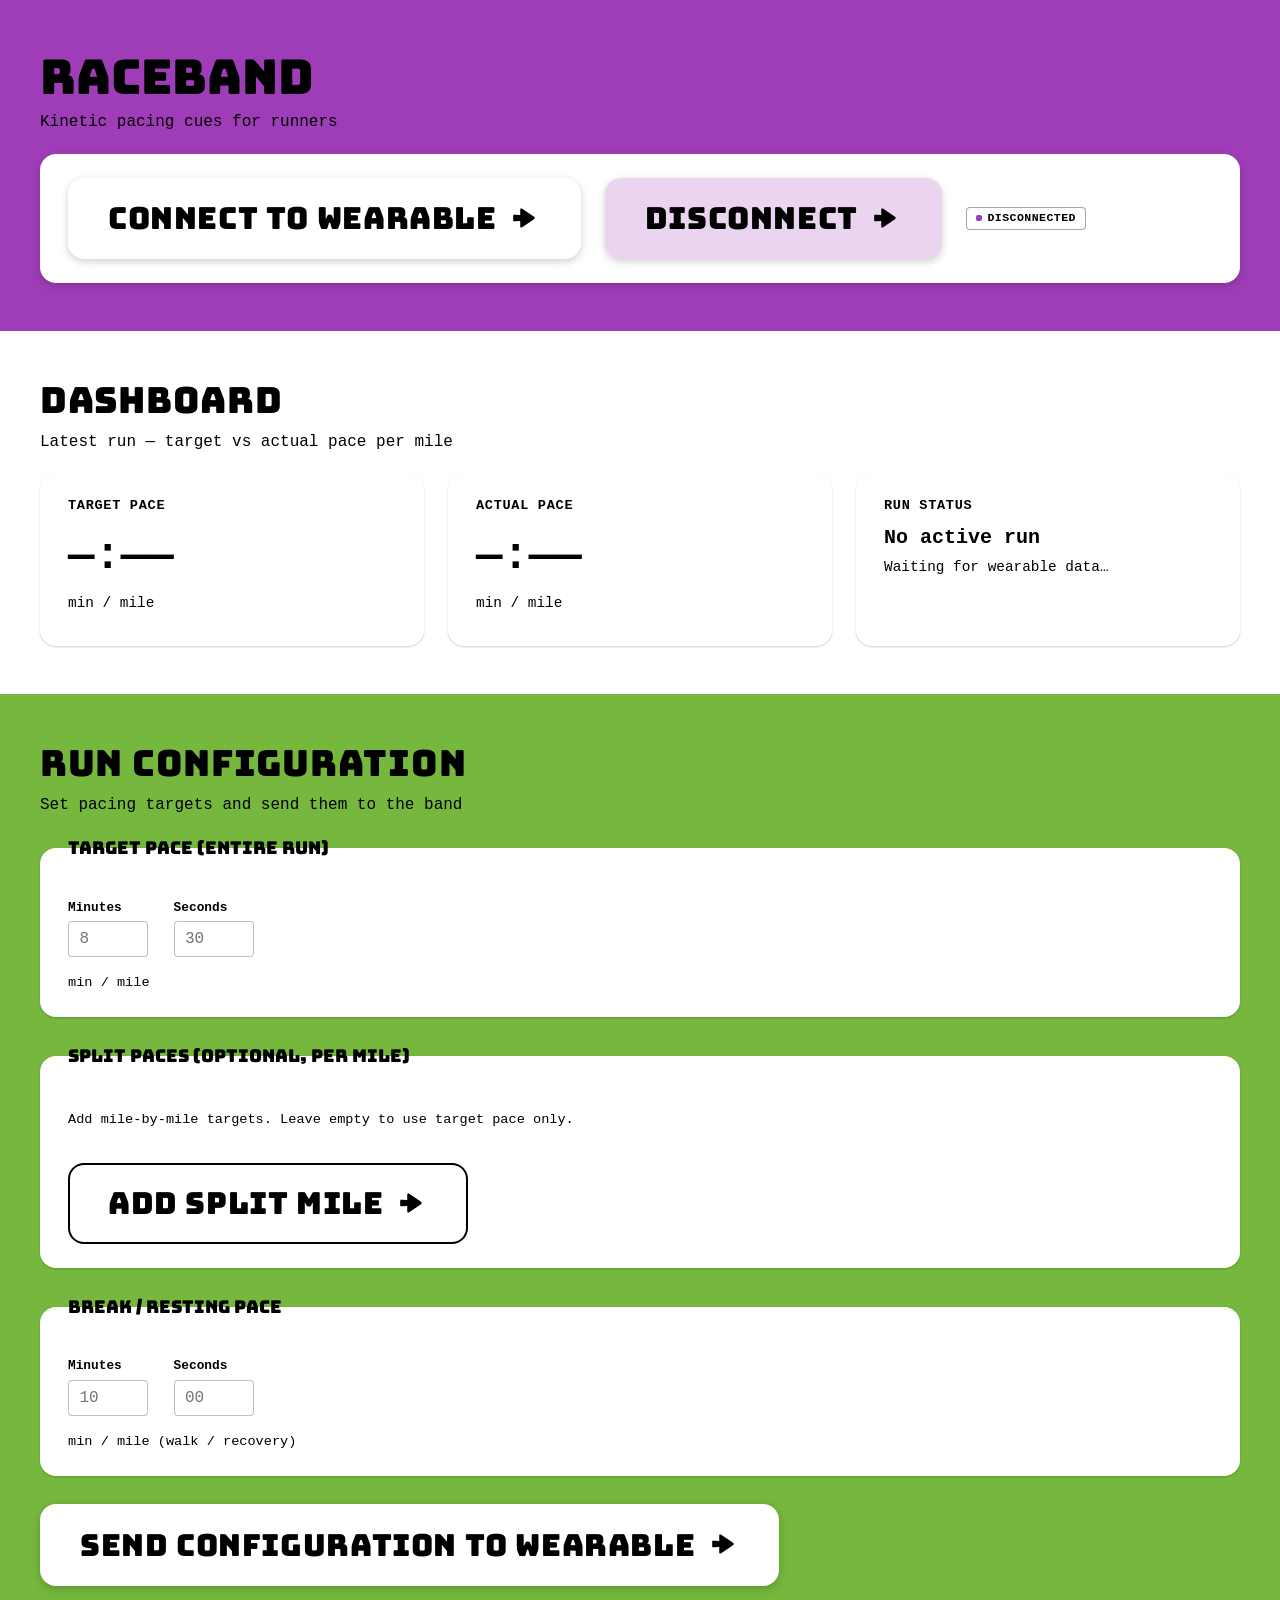
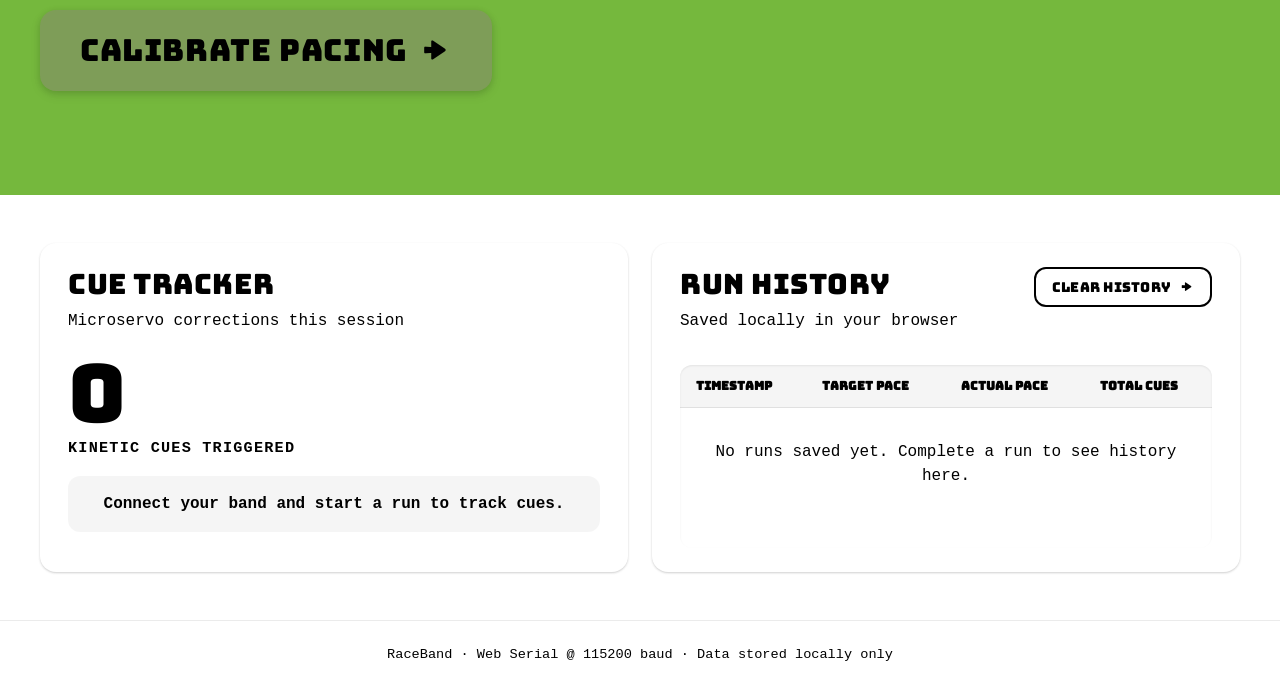
==== RaceBand/index.html @ b1140a0e "created local app for race band" ====
<!DOCTYPE html>
<html lang="en">
<head>
  <meta charset="UTF-8" />
  <meta name="viewport" content="width=device-width, initial-scale=1.0" />
  <title>RaceBand — Kinetic Pacing Wearable</title>
  <link rel="preconnect" href="https://fonts.googleapis.com" />
  <link rel="preconnect" href="https://fonts.gstatic.com" crossorigin />
  <link
    href="https://fonts.googleapis.com/css2?family=Bungee&family=Courier+Prime+Sans:ital,wght@0,400;0,700;1,400&display=swap"
    rel="stylesheet"
  />
  <link rel="stylesheet" href="style.css" />
</head>
<body>
  <!-- CONNECTION BAR — Purple -->
  <header class="section section--purple" id="connection-bar">
    <div class="section__inner">
      <h1 class="page-title">RaceBand</h1>
      <p class="tagline">Kinetic pacing cues for runners</p>
      <div class="m3-card m3-card--elevated connection-card">
        <div class="connection-controls">
          <button type="button" id="btn-connect" class="btn btn--filled">
            <span class="btn__label">Connect to Wearable</span>
          </button>
          <button type="button" id="btn-disconnect" class="btn btn--tonal" hidden>
            <span class="btn__label">Disconnect</span>
          </button>
          <span id="connection-status" class="chip chip--disconnected" role="status" aria-live="polite">
            <span class="chip__dot" aria-hidden="true"></span>
            Disconnected
          </span>
        </div>
      </div>
    </div>
  </header>

  <main>
    <!-- DASHBOARD — White -->
    <section class="section section--white" id="dashboard" aria-labelledby="dashboard-heading">
      <div class="section__inner">
        <h2 id="dashboard-heading" class="section-title">Dashboard</h2>
        <p class="section-subtitle">Latest run — target vs actual pace per mile</p>

        <div class="dashboard-grid">
          <article class="m3-card stat-card">
            <h3 class="stat-card__label">Target Pace</h3>
            <p id="dash-target-pace" class="stat-card__value">—:——</p>
            <p class="stat-card__unit">min / mile</p>
          </article>
          <article class="m3-card stat-card stat-card--compare">
            <h3 class="stat-card__label">Actual Pace</h3>
            <p id="dash-actual-pace" class="stat-card__value">—:——</p>
            <p class="stat-card__unit">min / mile</p>
            <p id="dash-pace-delta" class="stat-card__delta" aria-live="polite"></p>
          </article>
          <article class="m3-card stat-card">
            <h3 class="stat-card__label">Run Status</h3>
            <p id="dash-run-status" class="stat-card__value stat-card__value--small">No active run</p>
            <p id="dash-last-updated" class="stat-card__meta">Waiting for wearable data…</p>
          </article>
        </div>
      </div>
    </section>

    <!-- RUN CONFIGURATION — Green -->
    <section class="section section--green" id="run-config" aria-labelledby="config-heading">
      <div class="section__inner">
        <h2 id="config-heading" class="section-title">Run Configuration</h2>
        <p class="section-subtitle">Set pacing targets and send them to the band</p>

        <form id="config-form" class="config-form" novalidate>
          <fieldset class="m3-card form-group">
            <legend class="form-legend">Target Pace (entire run)</legend>
            <label class="field">
              <span class="field__label">Minutes</span>
              <input type="number" id="target-min" name="targetMin" min="0" max="59" placeholder="8" required />
            </label>
            <label class="field">
              <span class="field__label">Seconds</span>
              <input type="number" id="target-sec" name="targetSec" min="0" max="59" placeholder="30" required />
            </label>
            <span class="field__hint">min / mile</span>
          </fieldset>

          <fieldset class="m3-card form-group form-group--splits">
            <legend class="form-legend">Split Paces (optional, per mile)</legend>
            <p class="field__hint">Add mile-by-mile targets. Leave empty to use target pace only.</p>
            <div id="splits-container" class="splits-list"></div>
            <button type="button" id="btn-add-split" class="btn btn--outlined">
              <span class="btn__label">Add Split Mile</span>
            </button>
          </fieldset>

          <fieldset class="m3-card form-group">
            <legend class="form-legend">Break / Resting Pace</legend>
            <label class="field">
              <span class="field__label">Minutes</span>
              <input type="number" id="break-min" name="breakMin" min="0" max="59" placeholder="10" />
            </label>
            <label class="field">
              <span class="field__label">Seconds</span>
              <input type="number" id="break-sec" name="breakSec" min="0" max="59" placeholder="00" />
            </label>
            <span class="field__hint">min / mile (walk / recovery)</span>
          </fieldset>

          <div class="form-actions">
            <button type="submit" id="btn-send-config" class="btn btn--filled">
              <span class="btn__label">Send Configuration to Wearable</span>
            </button>
            <button type="button" id="btn-calibrate" class="btn btn--tonal">
              <span class="btn__label">Calibrate Pacing</span>
            </button>
          </div>
        </form>
        <p id="config-feedback" class="feedback" role="status" aria-live="polite"></p>
      </div>
    </section>

    <!-- CUE TRACKER + RUN HISTORY — White, two columns -->
    <section class="section section--white" id="insights" aria-label="Session insights">
      <div class="section__inner">
        <div class="two-col">
          <article class="m3-card two-col__item" id="cue-tracker" aria-labelledby="cue-heading">
            <h2 id="cue-heading" class="section-title section-title--in-card">Cue Tracker</h2>
            <p class="section-subtitle section-subtitle--in-card">Microservo corrections this session</p>

            <p id="cue-count" class="cue-count" aria-live="polite">0</p>
            <p class="cue-count-label">Kinetic Cues Triggered</p>
            <p id="motivation-message" class="motivation m3-card m3-card--filled" aria-live="polite">
              Connect your band and start a run to track cues.
            </p>
          </article>

          <article class="m3-card two-col__item" id="run-history" aria-labelledby="history-heading">
            <header class="history-header">
              <div>
                <h2 id="history-heading" class="section-title section-title--in-card">Run History</h2>
                <p class="section-subtitle section-subtitle--in-card">Saved locally in your browser</p>
              </div>
              <button type="button" id="btn-clear-history" class="btn btn--outlined btn--compact">
                <span class="btn__label">Clear History</span>
              </button>
            </header>

            <div class="table-wrap m3-card m3-card--inset">
              <table class="history-table" aria-describedby="history-empty-msg">
                <thead>
                  <tr>
                    <th scope="col">Timestamp</th>
                    <th scope="col">Target Pace</th>
                    <th scope="col">Actual Pace</th>
                    <th scope="col">Total Cues</th>
                  </tr>
                </thead>
                <tbody id="history-tbody"></tbody>
              </table>
              <p id="history-empty-msg" class="history-empty">No runs saved yet. Complete a run to see history here.</p>
            </div>
          </article>
        </div>
      </div>
    </section>
  </main>

  <footer class="section section--white footer">
    <p class="footer__text">RaceBand · Web Serial @ 115200 baud · Data stored locally only</p>
  </footer>

  <script src="app.js"></script>
</body>
</html>
---- RaceBand/style.css ----
/* ==========================================================================
   RaceBand — Material 3–inspired surfaces (vanilla CSS)
   Typography: Bungee (headings + action buttons), Courier Prime Sans (body)
   Text: #000000 · No orange palette
   ========================================================================== */

:root {
  --color-text: #000000;
  --color-purple: #9f3db8;
  --color-white: #ffffff;
  --color-green: #75b83d;

  --font-heading: "Bungee", system-ui, sans-serif;
  --font-body: "Courier Prime Sans", "Courier New", monospace;

  /* Material 3 shape (medium / large corners) */
  --m3-shape-corner-medium: 12px;
  --m3-shape-corner-large: 16px;
  --m3-shape-corner-small: 4px;

  /* Elevation shadows (approximate M3 levels) */
  --m3-elevation-1: 0 1px 2px rgba(0, 0, 0, 0.12), 0 1px 3px rgba(0, 0, 0, 0.08);
  --m3-elevation-2: 0 2px 6px rgba(0, 0, 0, 0.12), 0 4px 12px rgba(0, 0, 0, 0.08);
  --m3-elevation-3: 0 4px 8px rgba(0, 0, 0, 0.14), 0 8px 24px rgba(0, 0, 0, 0.1);

  --section-padding-y: 3rem;
  --section-padding-x: 2.5rem;
  --inner-max-width: 1200px;
  --gap: 1.5rem;

  /* Action buttons — 2× prior scale (~0.95rem / 0.65rem pad) */
  --btn-font-size: 1.9rem;
  --btn-padding-y: 1.3rem;
  --btn-padding-x: 2.5rem;
  --btn-min-height: 4.25rem;
}

*,
*::before,
*::after {
  box-sizing: border-box;
}

html {
  font-size: 16px;
  scroll-behavior: smooth;
}

body {
  margin: 0;
  color: var(--color-text);
  font-family: var(--font-body);
  font-size: 1rem;
  line-height: 1.5;
  background: var(--color-white);
}

h1,
h2,
h3,
.section-title,
.page-title,
.form-legend {
  font-family: var(--font-heading);
  font-weight: 400;
  color: var(--color-text);
  margin: 0 0 0.5rem;
  line-height: 1.2;
}

p,
label,
input,
td,
th,
.stat-card__label,
.stat-card__unit,
.stat-card__meta,
.field__label,
.field__hint,
.tagline,
.section-subtitle,
.cue-count-label,
.feedback,
.footer__text,
.chip,
.motivation {
  font-family: var(--font-body);
  color: var(--color-text);
}

/* --- Material 3 cards ----------------------------------------------------- */

.m3-card {
  background: var(--color-white);
  border-radius: var(--m3-shape-corner-large);
  box-shadow: var(--m3-elevation-1);
  border: none;
  padding: 1.5rem 1.75rem;
}

.m3-card--elevated {
  box-shadow: var(--m3-elevation-2);
}

.m3-card--filled {
  background: rgba(0, 0, 0, 0.04);
  box-shadow: none;
  border-radius: var(--m3-shape-corner-medium);
}

.m3-card--inset {
  padding: 0;
  overflow: hidden;
  border-radius: var(--m3-shape-corner-medium);
  box-shadow: inset 0 1px 2px rgba(0, 0, 0, 0.08);
}

/* --- Sections ------------------------------------------------------------- */

.section {
  width: 100%;
  padding: var(--section-padding-y) var(--section-padding-x);
}

.section--purple {
  background-color: var(--color-purple);
}

.section--white {
  background-color: var(--color-white);
}

.section--green {
  background-color: var(--color-green);
}

.section__inner {
  max-width: var(--inner-max-width);
  margin: 0 auto;
}

.section-title {
  font-size: clamp(1.75rem, 3vw, 2.25rem);
  text-transform: uppercase;
  letter-spacing: 0.02em;
}

.section-title--in-card {
  font-size: clamp(1.35rem, 2.5vw, 1.75rem);
}

.section-subtitle,
.tagline {
  margin: 0 0 1.25rem;
  font-size: 1rem;
}

.section-subtitle--in-card {
  margin-bottom: 1rem;
}

.page-title {
  font-size: clamp(2rem, 4vw, 3rem);
  margin-bottom: 0.25rem;
}

/* --- Two-column layout (cue tracker | run history) ---------------------- */

.two-col {
  display: grid;
  grid-template-columns: 1fr 1fr;
  gap: var(--gap);
  align-items: start;
}

.two-col__item {
  min-height: 100%;
  display: flex;
  flex-direction: column;
}

/* --- Connection bar ------------------------------------------------------- */

.connection-card {
  margin-top: 0.5rem;
}

.connection-controls {
  display: flex;
  flex-wrap: wrap;
  align-items: center;
  gap: var(--gap);
}

/* --- Chips / status tags (compact, subtle corners) ------------------------ */

.chip {
  display: inline-flex;
  align-items: center;
  gap: 0.35rem;
  font-family: var(--font-body);
  font-size: 0.72rem;
  font-weight: 700;
  letter-spacing: 0.04em;
  text-transform: uppercase;
  padding: 0.2rem 0.55rem;
  border-radius: var(--m3-shape-corner-small);
  border: 1px solid rgba(0, 0, 0, 0.35);
  background: rgba(255, 255, 255, 0.95);
  box-shadow: none;
  line-height: 1.3;
}

.chip__dot {
  width: 6px;
  height: 6px;
  border-radius: 2px;
  background: var(--color-text);
  flex-shrink: 0;
}

.chip--connected {
  border-color: var(--color-green);
  background: rgba(117, 184, 61, 0.2);
}

.chip--connected .chip__dot {
  background: var(--color-green);
}

.chip--disconnected .chip__dot {
  background: var(--color-purple);
}

/* --- Action buttons (large, Bungee, arrow suffix) ----------------------- */

.btn {
  display: inline-flex;
  align-items: center;
  justify-content: center;
  gap: 0.35rem;
  font-family: var(--font-heading);
  font-size: var(--btn-font-size);
  font-weight: 400;
  letter-spacing: 0.02em;
  text-transform: uppercase;
  color: var(--color-text);
  border: none;
  border-radius: var(--m3-shape-corner-large);
  padding: var(--btn-padding-y) var(--btn-padding-x);
  min-height: var(--btn-min-height);
  cursor: pointer;
  box-shadow: var(--m3-elevation-2);
  transition: box-shadow 0.15s ease, transform 0.1s ease, filter 0.15s ease;
}

.btn::after {
  content: "→";
  font-family: var(--font-heading);
  font-size: 1.1em;
  line-height: 1;
  margin-left: 0.15em;
}

.btn__label {
  /* Wraps label text; arrow lives on .btn::after */
}

.btn:hover:not(:disabled) {
  box-shadow: var(--m3-elevation-3);
  transform: translateY(-2px);
  filter: brightness(1.02);
}

.btn:active:not(:disabled) {
  transform: translateY(0);
  box-shadow: var(--m3-elevation-1);
}

.btn:disabled {
  opacity: 0.45;
  cursor: not-allowed;
  box-shadow: none;
}

.btn--filled {
  background: var(--color-white);
}

.btn--tonal {
  background: rgba(159, 61, 184, 0.22);
}

.btn--outlined {
  background: var(--color-white);
  box-shadow: none;
  outline: 2px solid var(--color-text);
  outline-offset: -2px;
}

.btn--outlined:hover:not(:disabled) {
  background: rgba(0, 0, 0, 0.04);
}

.btn--compact {
  --btn-font-size: 0.85rem;
  --btn-padding-y: 0.65rem;
  --btn-padding-x: 1.1rem;
  --btn-min-height: 2.5rem;
  border-radius: var(--m3-shape-corner-medium);
}

/* --- Dashboard ------------------------------------------------------------ */

.dashboard-grid {
  display: grid;
  grid-template-columns: repeat(3, 1fr);
  gap: var(--gap);
}

.stat-card {
  /* m3-card supplies surface */
}

.stat-card__label {
  font-size: 0.85rem;
  font-weight: 700;
  text-transform: uppercase;
  letter-spacing: 0.05em;
  margin: 0 0 0.5rem;
}

.stat-card__value {
  font-size: clamp(2rem, 4vw, 2.75rem);
  font-weight: 700;
  margin: 0;
  font-variant-numeric: tabular-nums;
}

.stat-card__value--small {
  font-size: 1.25rem;
}

.stat-card__unit,
.stat-card__meta {
  margin: 0.25rem 0 0;
  font-size: 0.9rem;
}

.stat-card__delta {
  margin: 0.5rem 0 0;
  font-weight: 700;
  font-size: 0.95rem;
}

/* --- Run configuration ---------------------------------------------------- */

.config-form {
  display: flex;
  flex-direction: column;
  gap: 1.75rem;
}

.form-group {
  margin: 0;
  border: none;
}

.form-legend {
  font-size: 1.1rem;
  padding: 0;
  margin-bottom: 0.75rem;
}

.field {
  display: inline-flex;
  flex-direction: column;
  margin-right: 1rem;
  margin-bottom: 0.5rem;
}

.field__label {
  font-size: 0.8rem;
  font-weight: 700;
  margin-bottom: 0.25rem;
}

.field__hint {
  display: block;
  font-size: 0.85rem;
  margin-top: 0.5rem;
}

input[type="number"] {
  font-family: var(--font-body);
  font-size: 1rem;
  color: var(--color-text);
  border: 1px solid rgba(0, 0, 0, 0.25);
  border-radius: var(--m3-shape-corner-small);
  padding: 0.5rem 0.65rem;
  width: 5rem;
  background: var(--color-white);
}

input[type="number"]:focus {
  outline: 2px solid var(--color-purple);
  outline-offset: 1px;
}

.splits-list {
  display: flex;
  flex-direction: column;
  gap: 0.75rem;
  margin: 1rem 0;
}

.split-row {
  display: flex;
  flex-wrap: wrap;
  align-items: flex-end;
  gap: 0.75rem;
  padding: 0.85rem 1rem;
  border-radius: var(--m3-shape-corner-medium);
  background: rgba(0, 0, 0, 0.04);
  box-shadow: var(--m3-elevation-1);
}

.split-row__mile {
  font-weight: 700;
  min-width: 4rem;
}

.form-actions {
  display: flex;
  flex-wrap: wrap;
  gap: var(--gap);
}

.feedback {
  margin-top: 1rem;
  font-weight: 700;
  min-height: 1.5em;
}

/* --- Cue tracker (in two-col card) ---------------------------------------- */

.cue-count {
  font-family: var(--font-heading);
  font-size: clamp(3rem, 8vw, 5rem);
  line-height: 1;
  margin: 0.25rem 0;
  color: var(--color-text);
}

.cue-count-label {
  font-size: 0.95rem;
  font-weight: 700;
  text-transform: uppercase;
  letter-spacing: 0.08em;
  margin: 0 0 1rem;
}

.motivation {
  font-size: 1rem;
  font-weight: 700;
  margin-top: auto;
  padding: 1rem 1.25rem;
  text-align: center;
}

/* --- Run history (in two-col card) ---------------------------------------- */

.history-header {
  display: flex;
  flex-wrap: wrap;
  align-items: flex-start;
  justify-content: space-between;
  gap: 1rem;
  margin-bottom: 1rem;
}

.table-wrap {
  flex: 1;
}

.history-table {
  width: 100%;
  border-collapse: collapse;
  font-size: 0.9rem;
}

.history-table th,
.history-table td {
  padding: 0.75rem 1rem;
  text-align: left;
  border-bottom: 1px solid rgba(0, 0, 0, 0.12);
  color: var(--color-text);
}

.history-table th {
  font-family: var(--font-heading);
  font-size: 0.75rem;
  text-transform: uppercase;
  background: rgba(0, 0, 0, 0.04);
}

.history-table tbody tr:last-child td {
  border-bottom: none;
}

.history-table tbody tr:hover {
  background: rgba(159, 61, 184, 0.08);
}

.history-empty {
  padding: 2rem 1rem;
  text-align: center;
  margin: 0;
}

.history-empty[hidden] {
  display: none;
}

/* --- Footer --------------------------------------------------------------- */

.footer {
  padding: 1.5rem var(--section-padding-x);
  text-align: center;
  border-top: 1px solid rgba(0, 0, 0, 0.08);
}

.footer__text {
  margin: 0;
  font-size: 0.85rem;
}

/* --- Responsive ----------------------------------------------------------- */

@media (max-width: 960px) {
  .two-col {
    grid-template-columns: 1fr;
  }

  .dashboard-grid {
    grid-template-columns: 1fr;
  }
}

@media (max-width: 600px) {
  :root {
    --section-padding-x: 1.25rem;
    --section-padding-y: 2rem;
    --btn-font-size: 1rem;
    --btn-padding-x: 1.5rem;
  }

  .connection-controls {
    flex-direction: column;
    align-items: stretch;
  }

  .btn:not(.btn--compact) {
    width: 100%;
  }

  .form-actions {
    flex-direction: column;
  }

  .history-header {
    flex-direction: column;
  }
}
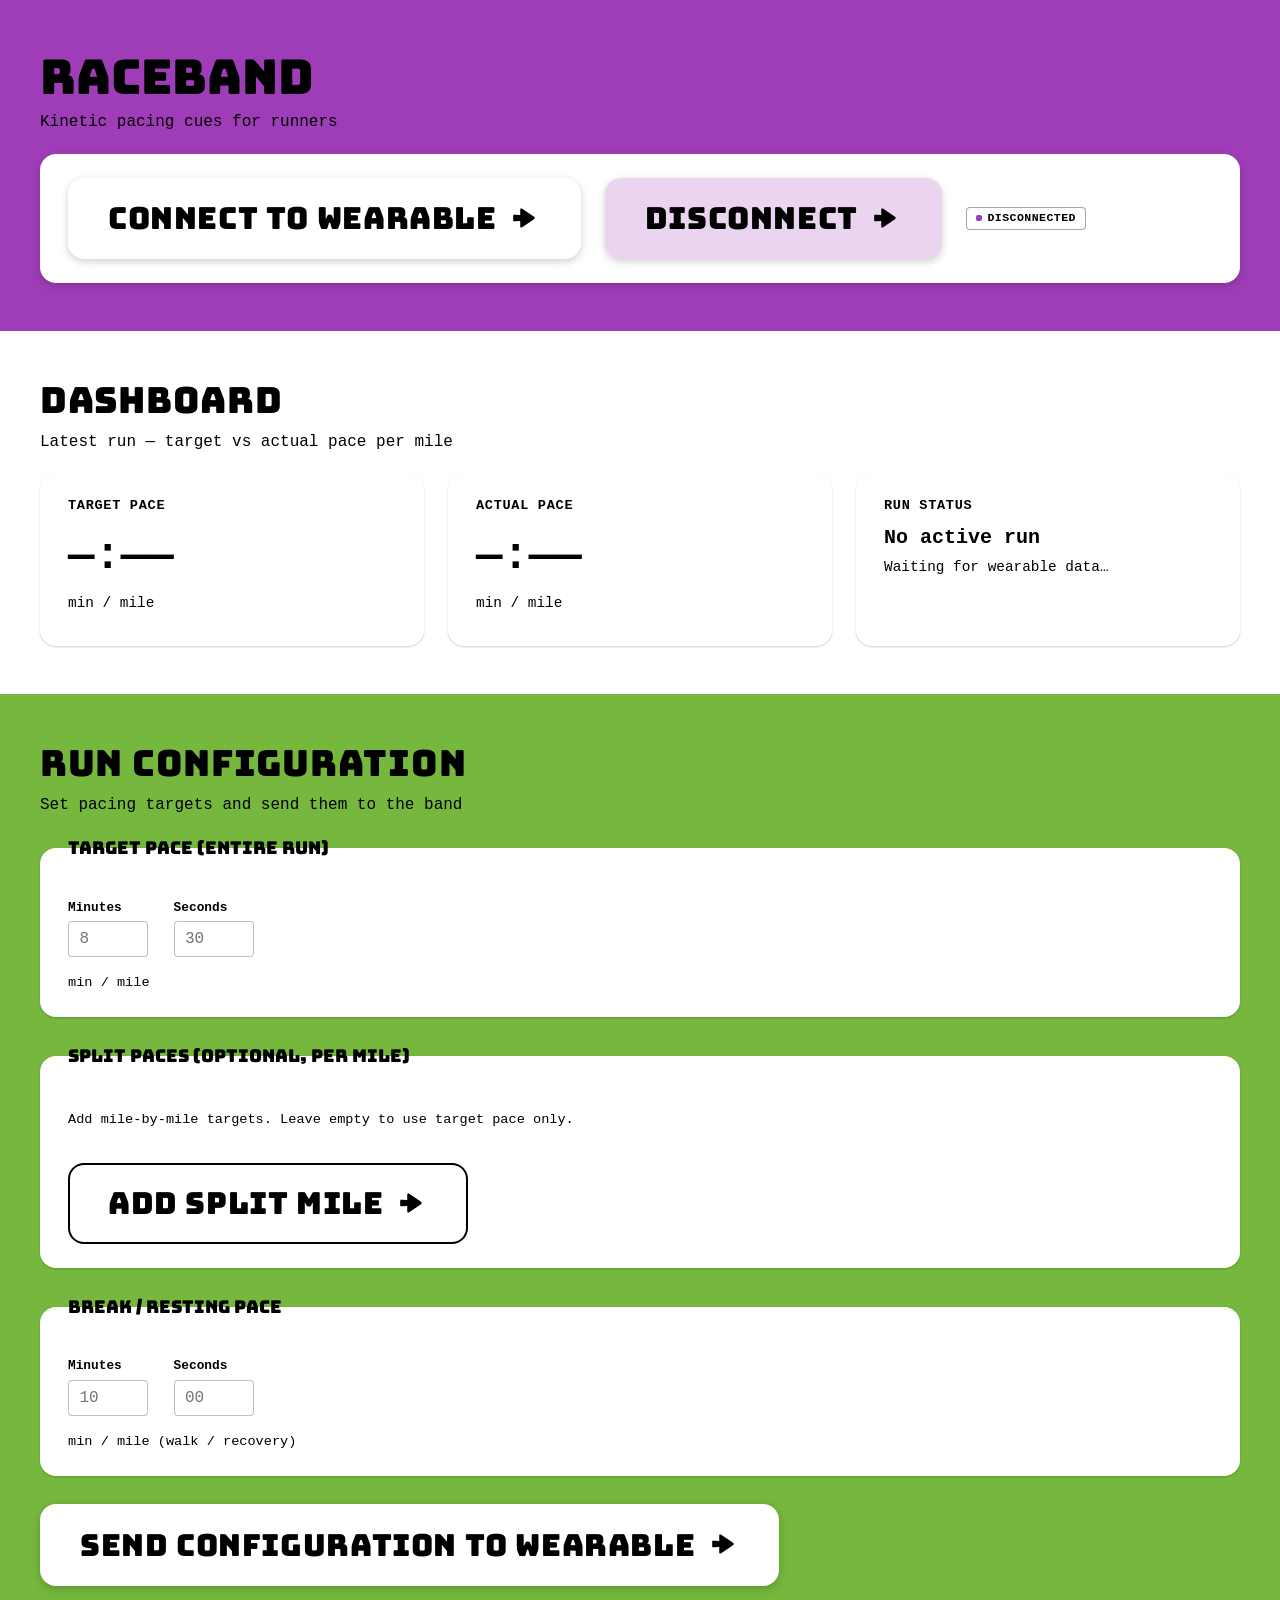
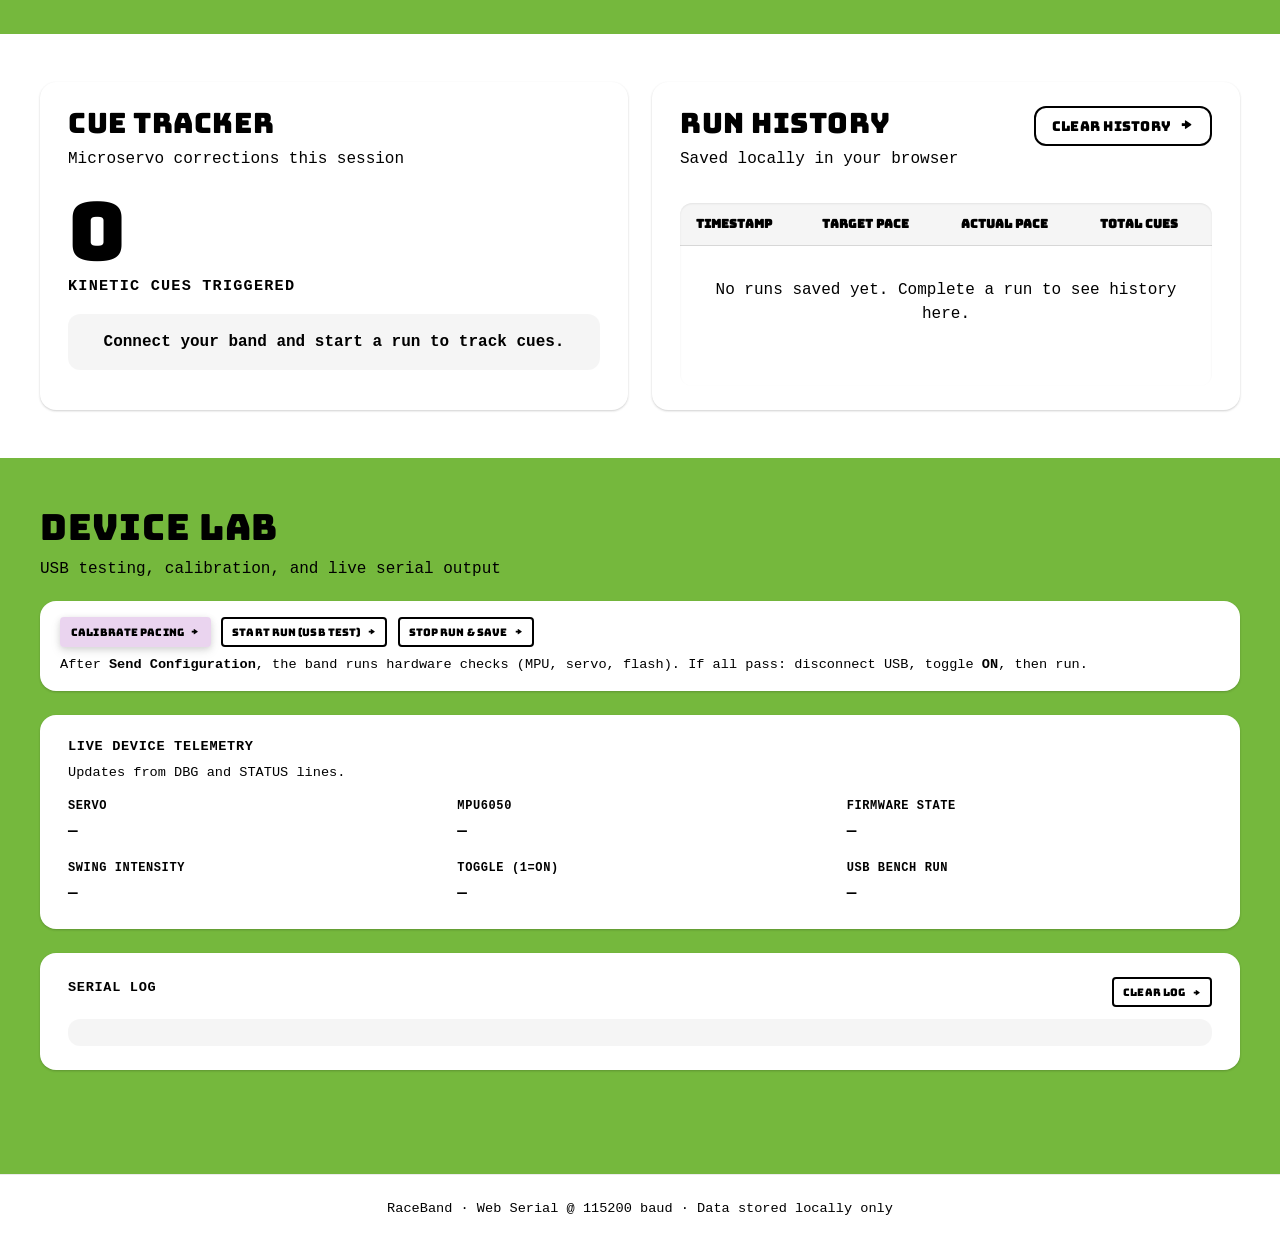
==== commit 3b4d019e: "Solidified the code for the dashboard and the firmware. Added app.js and index.html files." ====
--- a/RaceBand/index.html
+++ b/RaceBand/index.html
@@ -109,12 +109,8 @@
             <button type="submit" id="btn-send-config" class="btn btn--filled">
               <span class="btn__label">Send Configuration to Wearable</span>
             </button>
-            <button type="button" id="btn-calibrate" class="btn btn--tonal">
-              <span class="btn__label">Calibrate Pacing</span>
-            </button>
           </div>
         </form>
-        <p id="config-feedback" class="feedback" role="status" aria-live="polite"></p>
       </div>
     </section>
 
@@ -162,6 +158,75 @@
         </div>
       </div>
     </section>
+
+    <!-- DEVICE LAB — Green, bottom: USB test, calibrate, telemetry, serial log -->
+    <section class="section section--green" id="device-lab" aria-labelledby="device-lab-heading">
+      <div class="section__inner">
+        <h2 id="device-lab-heading" class="section-title">Device Lab</h2>
+        <p class="section-subtitle">USB testing, calibration, and live serial output</p>
+
+        <div class="device-lab-toolbar m3-card">
+          <div class="device-lab-actions">
+            <button type="button" id="btn-calibrate" class="btn btn--tonal btn--small">
+              <span class="btn__label">Calibrate Pacing</span>
+            </button>
+            <button type="button" id="btn-run-start" class="btn btn--outlined btn--small">
+              <span class="btn__label">Start Run (USB test)</span>
+            </button>
+            <button type="button" id="btn-run-stop" class="btn btn--outlined btn--small">
+              <span class="btn__label">Stop Run &amp; Save</span>
+            </button>
+          </div>
+          <p class="field__hint device-lab-hint">
+            After <strong>Send Configuration</strong>, the band runs hardware checks (MPU, servo,
+            flash). If all pass: disconnect USB, toggle <strong>ON</strong>, then run.
+          </p>
+        </div>
+
+        <article class="m3-card device-telemetry" aria-labelledby="telemetry-heading">
+          <h3 id="telemetry-heading" class="stat-card__label">Live device telemetry</h3>
+          <p class="field__hint">Updates from DBG and STATUS lines.</p>
+          <dl class="telemetry-grid">
+            <div class="telemetry-item">
+              <dt>Servo</dt>
+              <dd id="status-servo">—</dd>
+            </div>
+            <div class="telemetry-item">
+              <dt>MPU6050</dt>
+              <dd id="status-mpu">—</dd>
+            </div>
+            <div class="telemetry-item">
+              <dt>Firmware state</dt>
+              <dd id="status-run-state">—</dd>
+            </div>
+            <div class="telemetry-item">
+              <dt>Swing intensity</dt>
+              <dd id="status-swing">—</dd>
+            </div>
+            <div class="telemetry-item">
+              <dt>Toggle (1=on)</dt>
+              <dd id="status-switch">—</dd>
+            </div>
+            <div class="telemetry-item">
+              <dt>USB bench run</dt>
+              <dd id="status-bench">—</dd>
+            </div>
+          </dl>
+        </article>
+
+        <article class="m3-card serial-log-card" aria-labelledby="serial-log-heading">
+          <div class="serial-log-header">
+            <h3 id="serial-log-heading" class="stat-card__label">Serial log</h3>
+            <button type="button" id="btn-clear-log" class="btn btn--outlined btn--small">
+              <span class="btn__label">Clear log</span>
+            </button>
+          </div>
+          <pre id="serial-log" class="serial-log" aria-live="polite"></pre>
+        </article>
+
+        <p id="config-feedback" class="feedback" role="status" aria-live="polite"></p>
+      </div>
+    </section>
   </main>
 
   <footer class="section section--white footer">
--- a/RaceBand/style.css
+++ b/RaceBand/style.css
@@ -311,6 +311,20 @@
   border-radius: var(--m3-shape-corner-medium);
 }
 
+.btn--small {
+  --btn-font-size: 0.65rem;
+  --btn-padding-y: 0.4rem;
+  --btn-padding-x: 0.7rem;
+  --btn-min-height: 1.85rem;
+  border-radius: var(--m3-shape-corner-small);
+  letter-spacing: 0.01em;
+}
+
+.btn--small::after {
+  font-size: 0.9em;
+  margin-left: 0.1em;
+}
+
 /* --- Dashboard ------------------------------------------------------------ */
 
 .dashboard-grid {
@@ -352,6 +366,89 @@
   margin: 0.5rem 0 0;
   font-weight: 700;
   font-size: 0.95rem;
+}
+
+/* --- Device lab (bottom): actions, telemetry, serial log ------------------ */
+
+.device-lab-toolbar {
+  margin-bottom: var(--gap);
+  padding: 1rem 1.25rem;
+}
+
+.device-lab-actions {
+  display: flex;
+  flex-wrap: wrap;
+  align-items: center;
+  gap: 0.65rem;
+}
+
+.device-lab-hint {
+  margin: 0.85rem 0 0;
+  font-size: 0.8rem;
+}
+
+.device-telemetry,
+.serial-log-card {
+  margin-top: var(--gap);
+}
+
+.telemetry-grid {
+  display: grid;
+  grid-template-columns: repeat(3, 1fr);
+  gap: 1rem 1.5rem;
+  margin: 0;
+}
+
+.telemetry-item dt {
+  font-size: 0.75rem;
+  font-weight: 700;
+  text-transform: uppercase;
+  letter-spacing: 0.05em;
+  margin: 0 0 0.25rem;
+}
+
+.telemetry-item dd {
+  margin: 0;
+  font-size: 1rem;
+  font-weight: 700;
+  font-variant-numeric: tabular-nums;
+}
+
+.serial-log-header {
+  display: flex;
+  flex-wrap: wrap;
+  align-items: center;
+  justify-content: space-between;
+  gap: 0.75rem;
+  margin-bottom: 0.75rem;
+}
+
+.serial-log {
+  margin: 0;
+  padding: 0.85rem 1rem;
+  max-height: 220px;
+  overflow-y: auto;
+  font-size: 0.8rem;
+  line-height: 1.45;
+  background: rgba(0, 0, 0, 0.04);
+  border-radius: var(--m3-shape-corner-medium);
+  white-space: pre-wrap;
+  word-break: break-all;
+}
+
+.serial-log__line--err {
+  color: var(--color-text);
+  font-weight: 700;
+}
+
+.serial-log__line--dbg {
+  opacity: 0.85;
+}
+
+@media (max-width: 720px) {
+  .telemetry-grid {
+    grid-template-columns: repeat(2, 1fr);
+  }
 }
 
 /* --- Run configuration ---------------------------------------------------- */
@@ -561,8 +658,13 @@
     align-items: stretch;
   }
 
-  .btn:not(.btn--compact) {
+  .btn:not(.btn--compact):not(.btn--small) {
     width: 100%;
+  }
+
+  .device-lab-actions .btn--small {
+    flex: 1 1 auto;
+    min-width: 8rem;
   }
 
   .form-actions {
